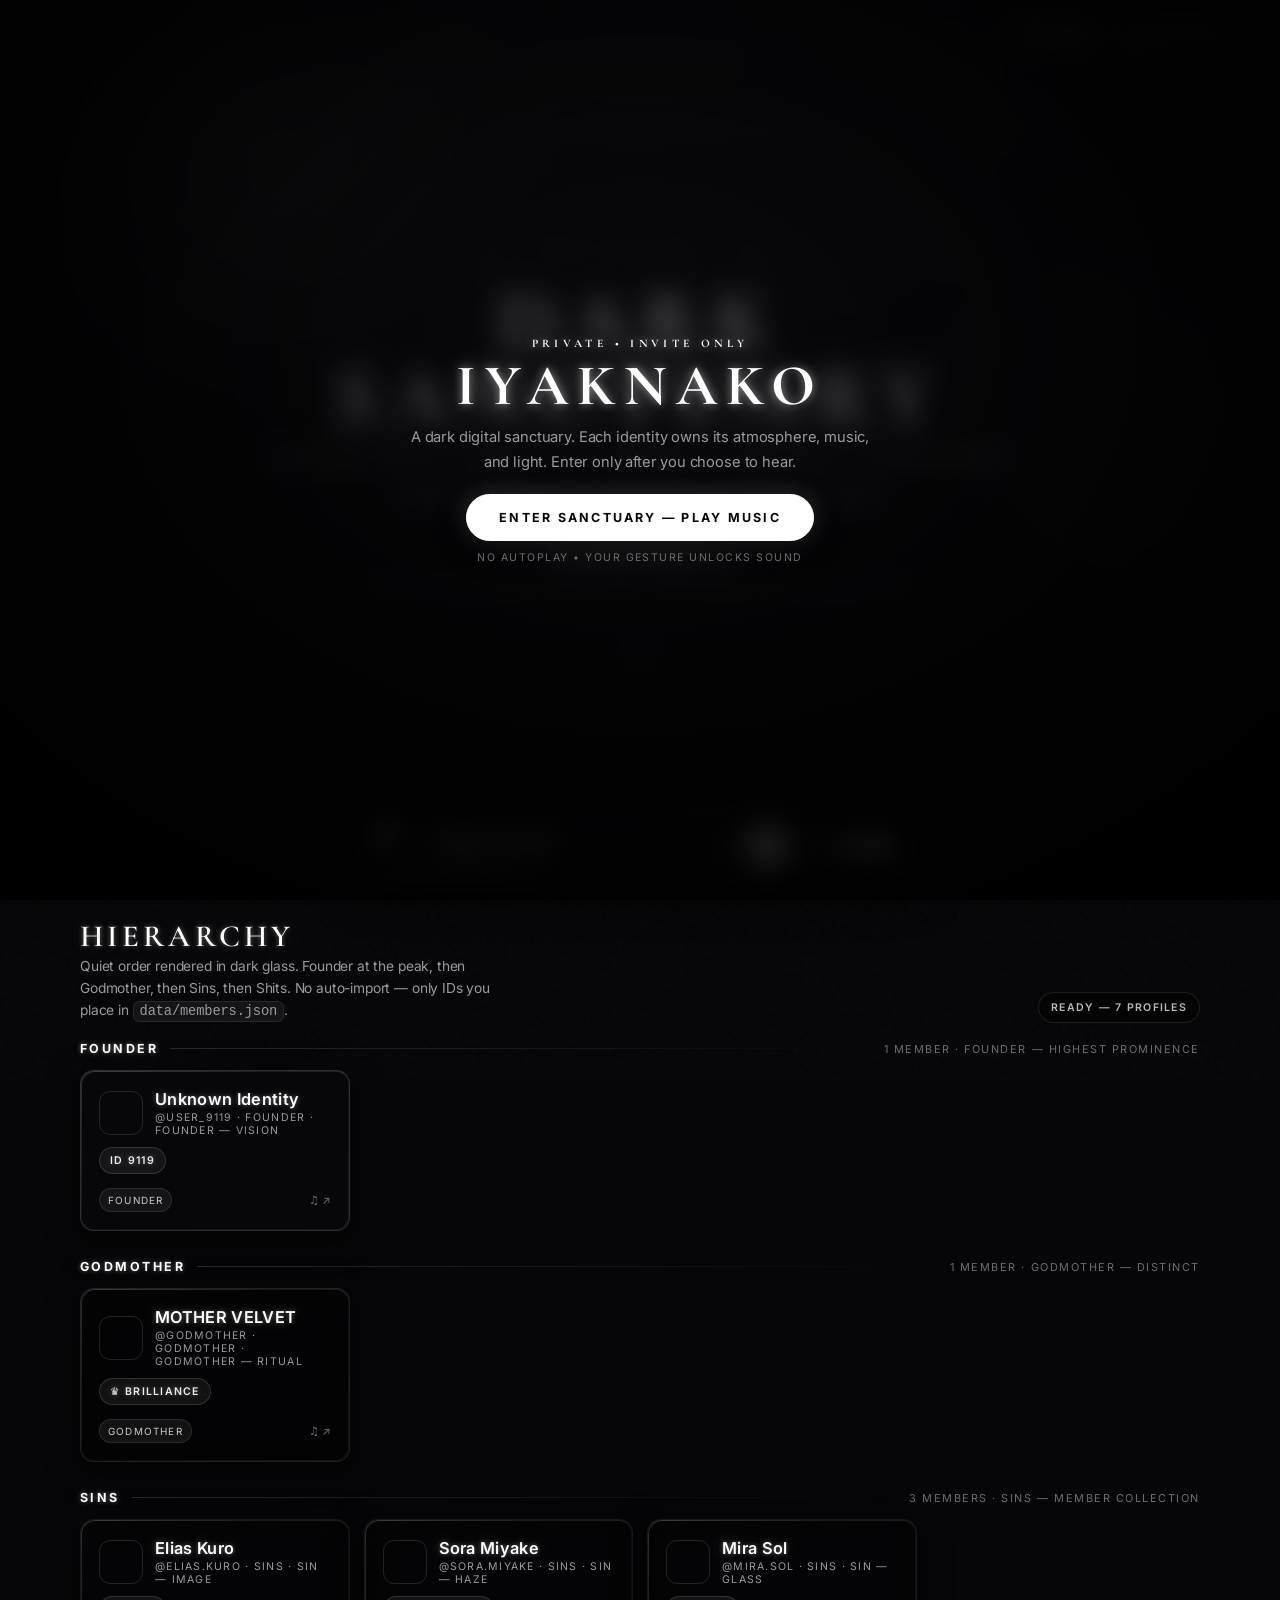
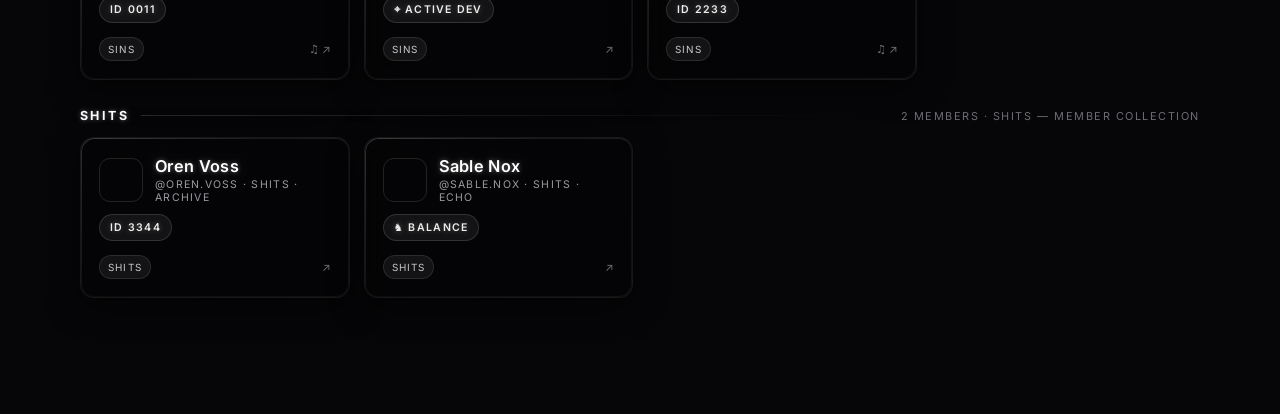
==== index.html @ 75d54220 "Add files via upload" ====
<!DOCTYPE html>
<html lang="en">
<head>
<meta charset="UTF-8" />
<meta name="viewport" content="width=device-width, initial-scale=1.0" />
<title>IYAKNAKO</title>
<meta http-equiv="refresh" content="0; url=./main.html" />
<link rel="canonical" href="./main.html" />
<style>
  html,body{height:100%;margin:0;background:#050507;color:#e8e8e6;font-family:Inter,system-ui,sans-serif;display:grid;place-items:center}
  a{color:#fff;text-underline-offset:4px}
  .card{padding:22px 18px;border-radius:16px;background:rgba(0,0,0,0.35);backdrop-filter:blur(18px);border:1px solid rgba(255,255,255,0.12);text-align:center;max-width:420px}
  .glow{color:#fff;text-shadow:0 0 6px rgba(255,255,255,0.35),0 0 18px rgba(255,255,255,0.15)}
</style>
<script>
  // GitHub Pages repo-relative redirect: keep main.html as primary application page
  (function () {
    var to = "./main.html" + (location.search || "") + (location.hash || "");
    // preserve query/hash, replace so back button doesn't loop
    location.replace(to);
  })();
</script>
</head>
<body>
  <div class="card">
    <div class="glow" style="letter-spacing:0.22em; font-weight:700;">IYAKNAKO</div>
    <p style="color:#9a9aa0; font-size:0.92rem; margin-top:8px;">Redirecting to sanctuary…</p>
    <p style="margin-top:12px;"><a href="./main.html">Enter main.html →</a></p>
    <noscript><p style="margin-top:8px; color:#6d6d74; font-size:0.82rem;">JavaScript disabled — <a href="./main.html">open main.html</a></p></noscript>
  </div>
</body>
</html>
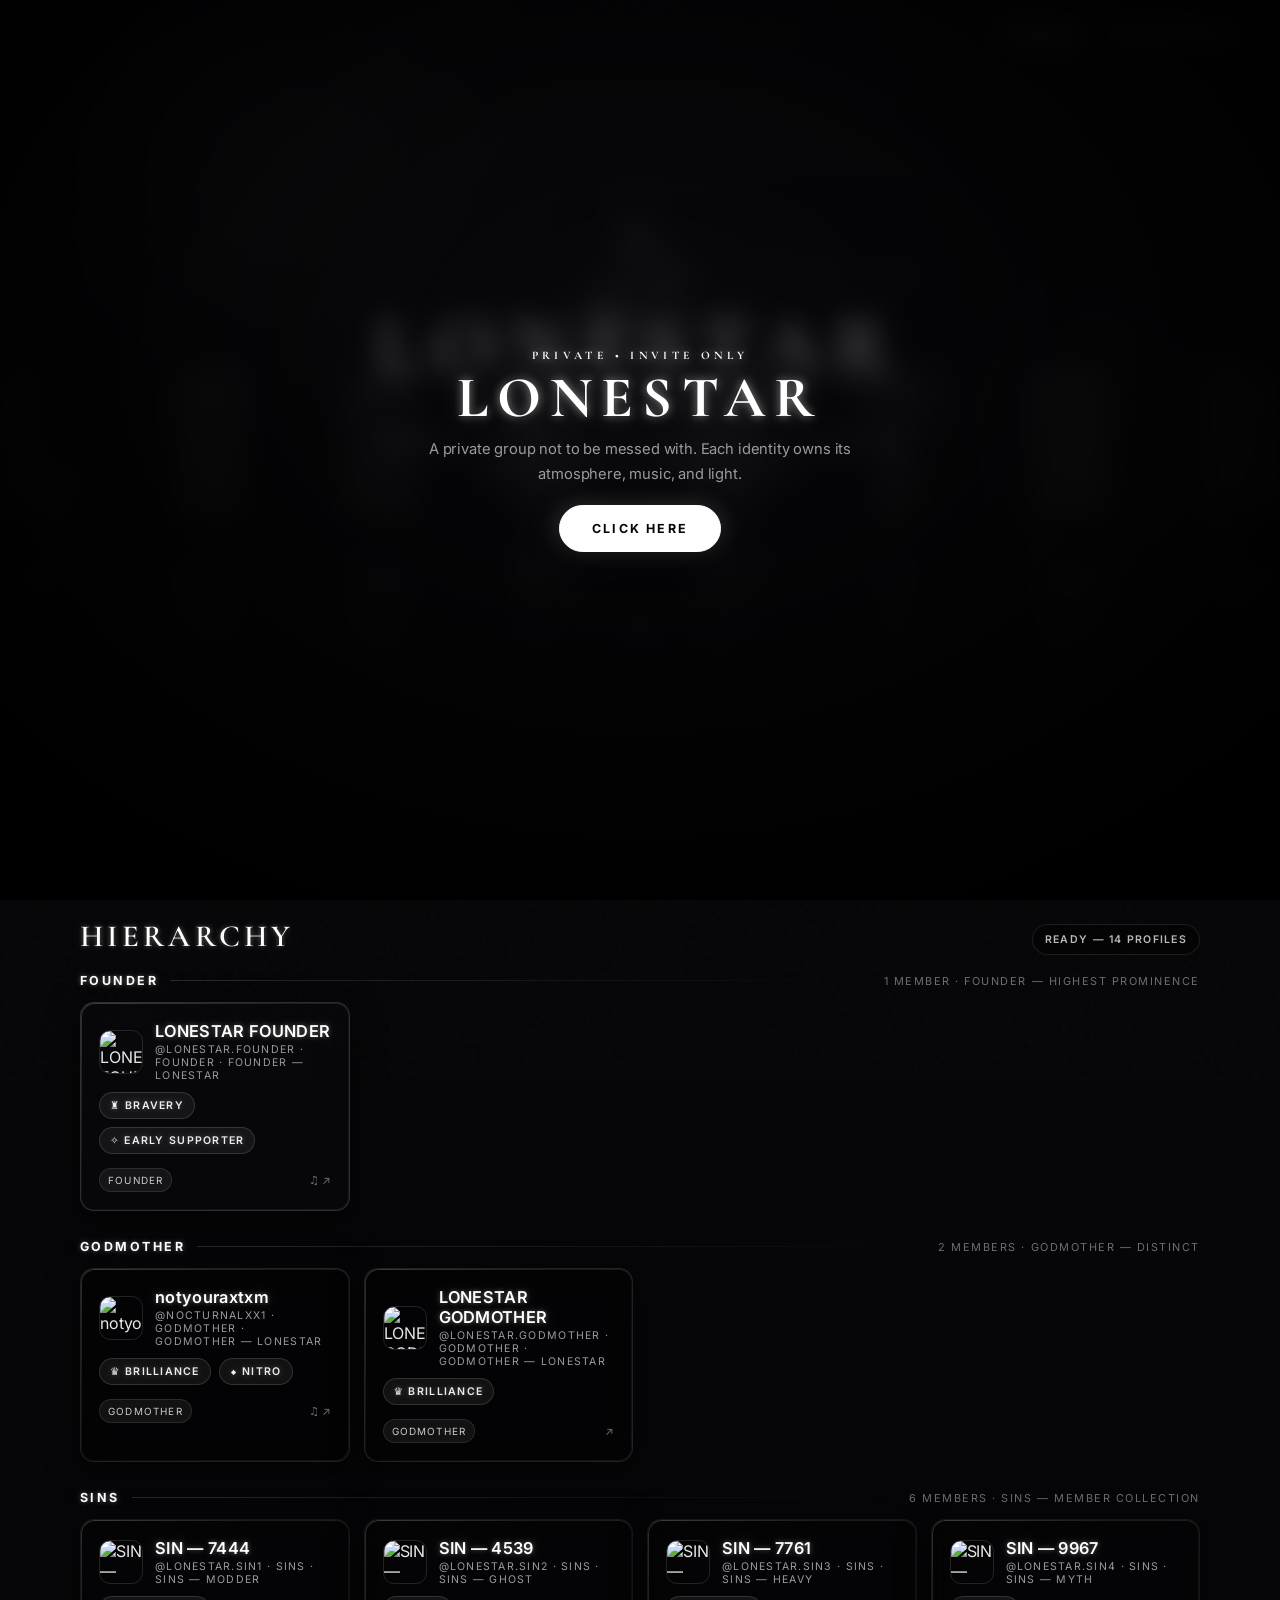
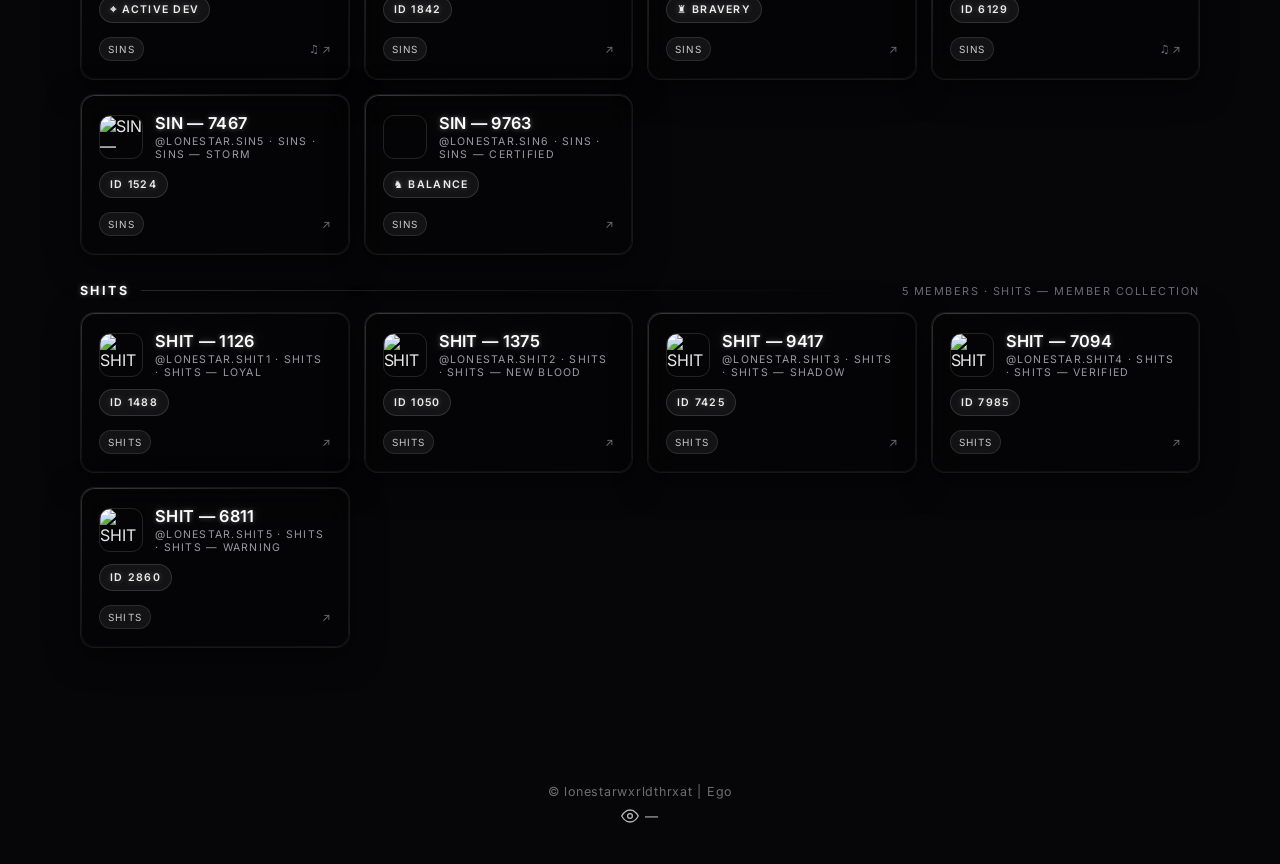
==== commit 0454c89c: "Change title and content from IYAKNAKO to LONESTAR" ====
--- a/index.html
+++ b/index.html
@@ -3,7 +3,7 @@
 <head>
 <meta charset="UTF-8" />
 <meta name="viewport" content="width=device-width, initial-scale=1.0" />
-<title>IYAKNAKO</title>
+<title>LONESTAR</title>
 <meta http-equiv="refresh" content="0; url=./main.html" />
 <link rel="canonical" href="./main.html" />
 <style>
@@ -23,8 +23,8 @@
 </head>
 <body>
   <div class="card">
-    <div class="glow" style="letter-spacing:0.22em; font-weight:700;">IYAKNAKO</div>
-    <p style="color:#9a9aa0; font-size:0.92rem; margin-top:8px;">Redirecting to sanctuary…</p>
+    <div class="glow" style="letter-spacing:0.22em; font-weight:700;">LONESTAR</div>
+    <p style="color:#9a9aa0; font-size:0.92rem; margin-top:8px;">Redirecting to LONESTAR…</p>
     <p style="margin-top:12px;"><a href="./main.html">Enter main.html →</a></p>
     <noscript><p style="margin-top:8px; color:#6d6d74; font-size:0.82rem;">JavaScript disabled — <a href="./main.html">open main.html</a></p></noscript>
   </div>
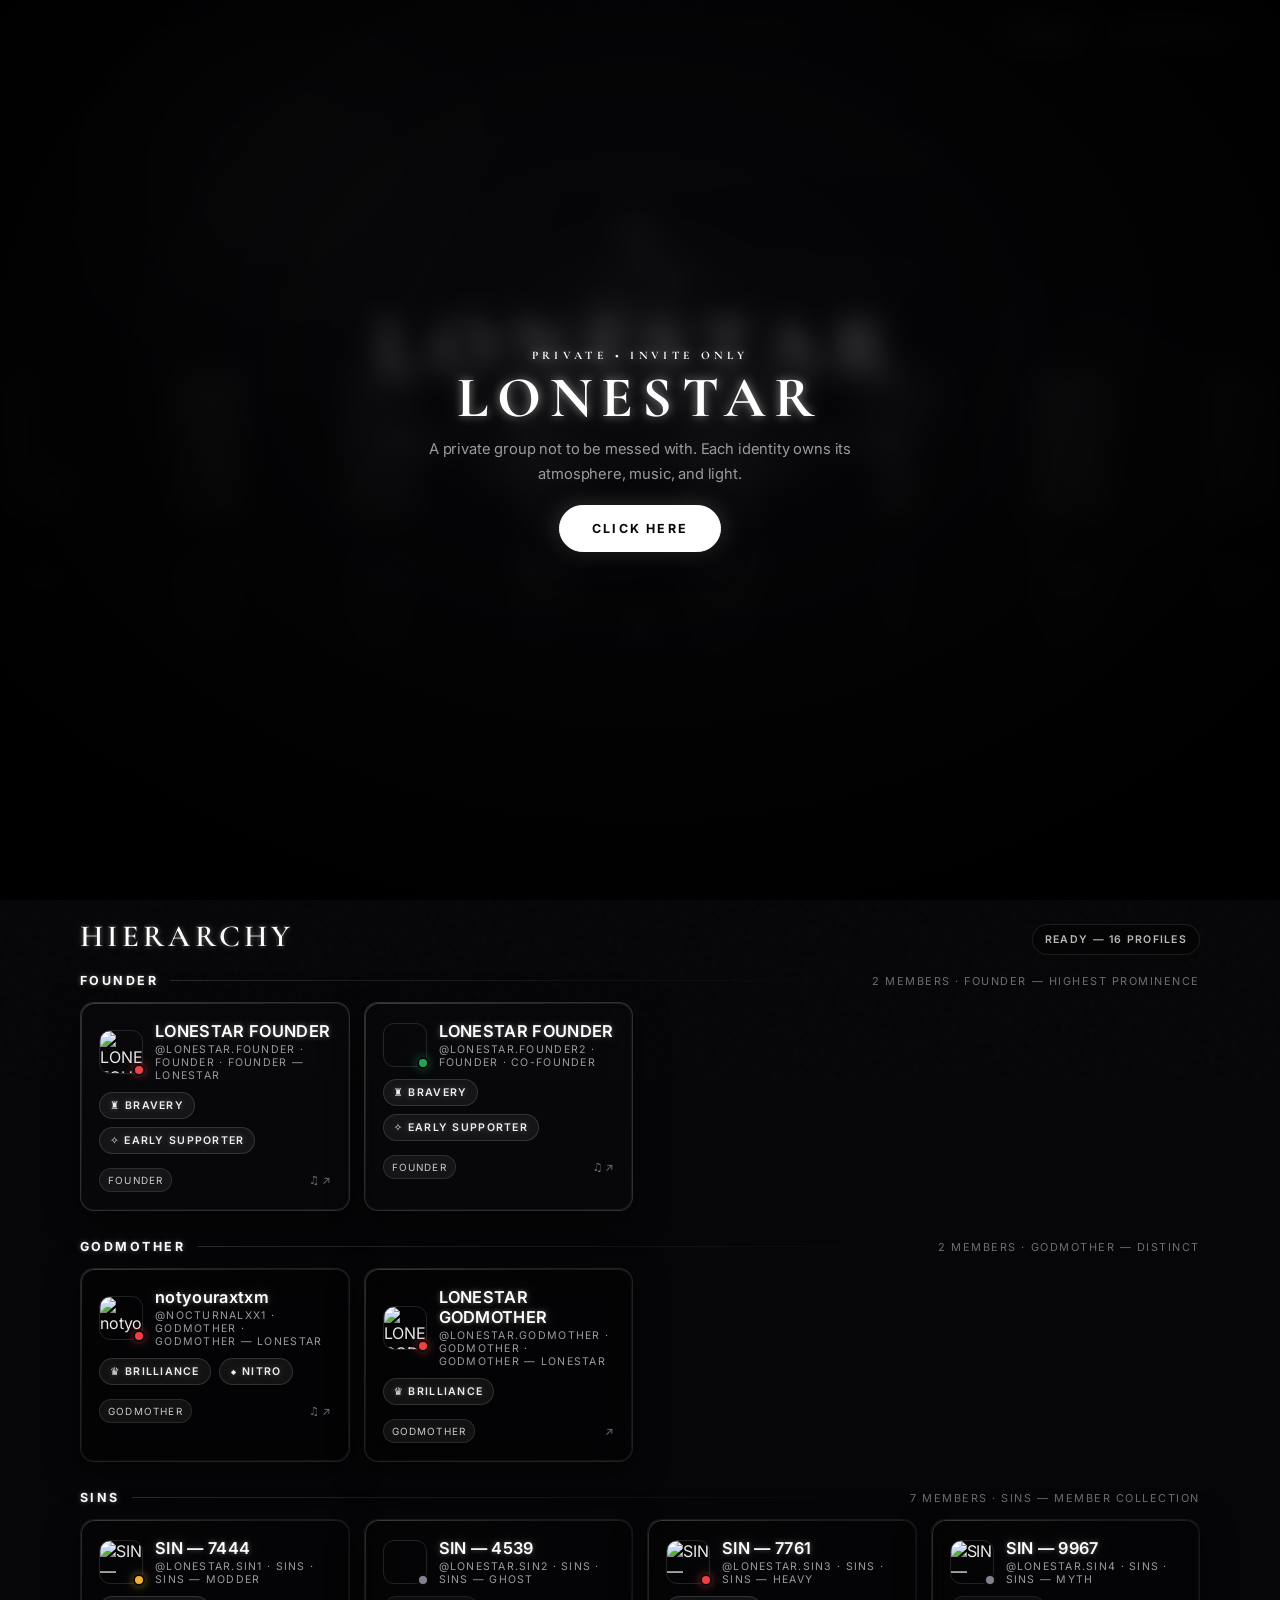
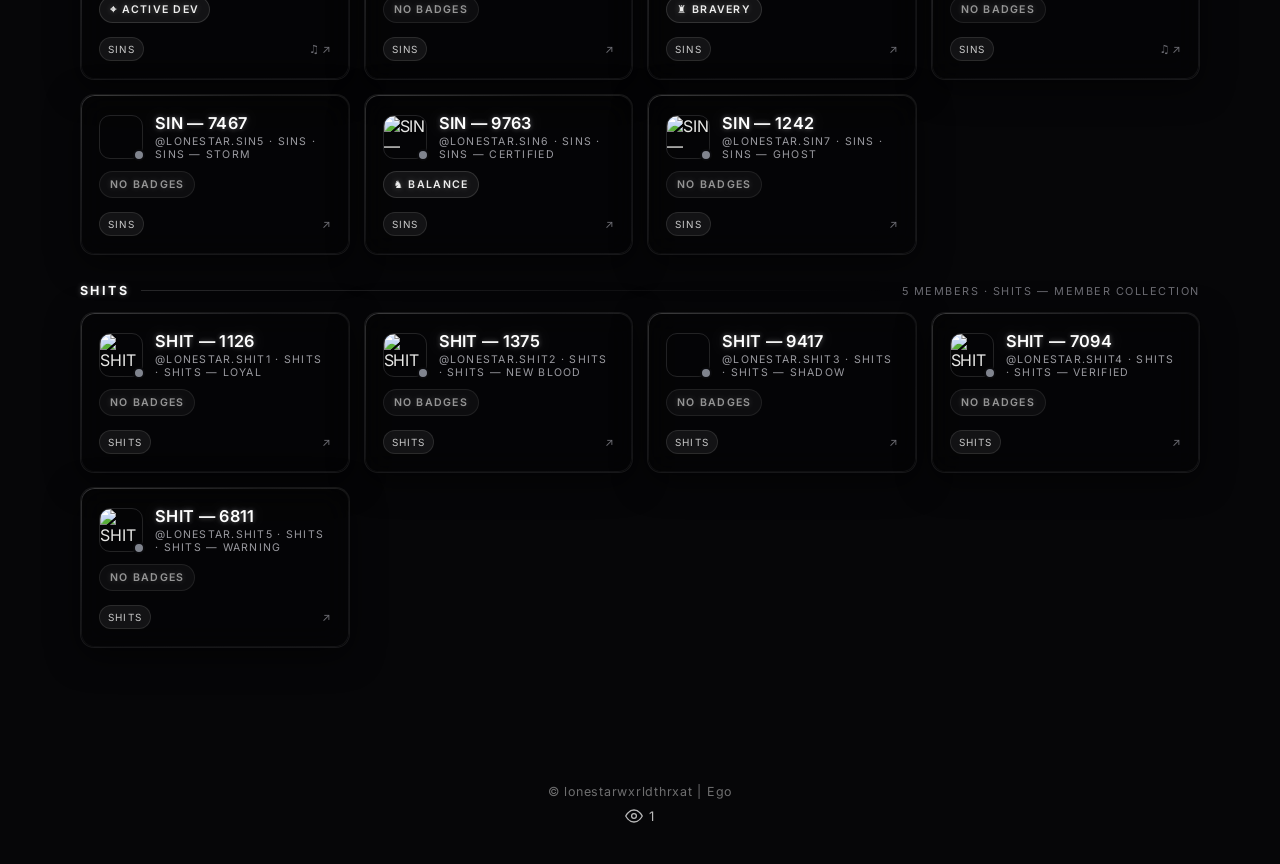
==== commit 96e65969: "Update index.html" ====
--- a/index.html
+++ b/index.html
@@ -3,30 +3,196 @@
 <head>
 <meta charset="UTF-8" />
 <meta name="viewport" content="width=device-width, initial-scale=1.0" />
-<title>LONESTAR</title>
-<meta http-equiv="refresh" content="0; url=./main.html" />
-<link rel="canonical" href="./main.html" />
-<style>
-  html,body{height:100%;margin:0;background:#050507;color:#e8e8e6;font-family:Inter,system-ui,sans-serif;display:grid;place-items:center}
-  a{color:#fff;text-underline-offset:4px}
-  .card{padding:22px 18px;border-radius:16px;background:rgba(0,0,0,0.35);backdrop-filter:blur(18px);border:1px solid rgba(255,255,255,0.12);text-align:center;max-width:420px}
-  .glow{color:#fff;text-shadow:0 0 6px rgba(255,255,255,0.35),0 0 18px rgba(255,255,255,0.15)}
+<title>LONESTAR — Modder Collective</title>
+<meta name="description" content="Built different. Move in silence. Leave an impact. No noise. No limits. No apologies.." />
+<meta name="color-scheme" content="dark" />
+<!-- GitHub Pages repo-relative paths: use ./ -->
+<link rel="preconnect" href="https://fonts.googleapis.com">
+<link rel="preconnect" href="https://fonts.gstatic.com" crossorigin>
+<link href="https://fonts.googleapis.com/css2?family=Cormorant+Garamond:wght@600;700&family=Inter:wght@400;500;600;700&display=swap" rel="stylesheet">
+<link rel="stylesheet" href="./css/style.css" />
+<link rel="stylesheet" href="./css/animations.css" />
+<script>if(location.pathname.endsWith('/main.html'))history.replaceState(null,'',location.pathname.replace(/main\.html$/,'')+location.search+location.hash);</script>
+<script src="./js/protect.js"></script>
+<style> /* main-only hero extension */
+.hero-full {
+  min-height: 100vh;
+  display: grid;
+  place-items: center;
+  text-align: center;
+  padding: 42px 16px 32px;
+  position: relative;
+}
+.hero-center {
+  width: min(820px, 96vw);
+  display: flex; flex-direction: column; align-items: center; gap: 18px;
+}
+.community-mark {
+  font-family: 'Cormorant Garamond', serif;
+  font-size: 0.68rem;
+  letter-spacing: 0.42em;
+  text-transform: uppercase;
+  color: rgba(255,255,255,0.56);
+  border: 1px solid rgba(255,255,255,0.10);
+  background: rgba(0,0,0,0.28);
+  backdrop-filter: blur(10px);
+  padding: 7px 14px;
+  border-radius: 999px;
+}
+.hero-subtitle {
+  max-width: 560px;
+  color: var(--text-muted);
+  font-size: 0.98rem;
+  line-height: 1.7;
+}
+.enter-wrap {
+  margin-top: 10px;
+  display: flex; flex-direction: column; align-items: center; gap: 10px;
+}
+.enter-btn {
+  padding: 15px 32px;
+  border-radius: 999px;
+  background: #fff;
+  color: #060608;
+  border: 1px solid #fff;
+  font-size: 0.78rem;
+  letter-spacing: 0.18em;
+  text-transform: uppercase;
+  font-weight: 700;
+  box-shadow: 0 8px 28px rgba(0,0,0,0.55), 0 0 22px rgba(255,255,255,0.18);
+  transition: all 0.38s cubic-bezier(0.22,1,0.36,1);
+}
+.enter-btn:hover { transform: translateY(-1px) scale(1.02); box-shadow: 0 12px 36px rgba(0,0,0,0.62), 0 0 28px rgba(255,255,255,0.22); }
+.enter-hint { font-size: 0.66rem; letter-spacing: 0.14em; text-transform: uppercase; color: var(--text-dim); }
+.scroll-indicator {
+  margin-top: 22px;
+  width: 26px; height: 40px;
+  border-radius: 999px;
+  border: 1px solid rgba(255,255,255,0.14);
+  display: grid; place-items: center;
+  opacity: 0.72;
+}
+.scroll-indicator i {
+  width: 3px; height: 8px; border-radius: 999px; background: #fff; box-shadow: 0 0 8px rgba(255,255,255,0.8);
+  animation: scrollDot 1.8s ease-in-out infinite;
+}
+@keyframes scrollDot { 0%,100% { transform: translateY(-6px); opacity: 0.9; } 50% { transform: translateY(6px); opacity: 0.45; } }
+.no-nav { position: absolute; top: 18px; right: 18px; z-index: 20; display: flex; gap: 8px; }
+.pill-min {
+  padding: 8px 12px; border-radius: 999px;
+  background: rgba(0,0,0,0.32); border: 1px solid rgba(255,255,255,0.10);
+  backdrop-filter: blur(12px); color: rgba(255,255,255,0.72);
+  font-size: 0.66rem; letter-spacing: 0.12em; text-transform: uppercase; font-weight: 600;
+}
 </style>
-<script>
-  // GitHub Pages repo-relative redirect: keep main.html as primary application page
-  (function () {
-    var to = "./main.html" + (location.search || "") + (location.hash || "");
-    // preserve query/hash, replace so back button doesn't loop
-    location.replace(to);
-  })();
-</script>
 </head>
 <body>
-  <div class="card">
-    <div class="glow" style="letter-spacing:0.22em; font-weight:700;">LONESTAR</div>
-    <p style="color:#9a9aa0; font-size:0.92rem; margin-top:8px;">Redirecting to LONESTAR…</p>
-    <p style="margin-top:12px;"><a href="./main.html">Enter main.html →</a></p>
-    <noscript><p style="margin-top:8px; color:#6d6d74; font-size:0.82rem;">JavaScript disabled — <a href="./main.html">open main.html</a></p></noscript>
+
+<!-- Background Stack: Custom BG → Dark Overlay → Gradient → Vignette → Ambient → Particles → Grain → Glass -->
+<div class="bg-root" aria-hidden="true">
+  <div class="bg-media" id="bgMedia">
+    <img id="bgImage" alt="" />
+    <video id="bgVideo" autoplay muted loop playsinline style="display:none;"></video>
   </div>
+  <div class="background-overlay" id="bgOverlay"></div>
+</div>
+<div class="vignette" aria-hidden="true"></div>
+<div class="ambient" aria-hidden="true">
+  <div class="ambient-blob ambient-blob--1"></div>
+  <div class="ambient-blob ambient-blob--2"></div>
+  <div class="ambient-blob ambient-blob--3"></div>
+</div>
+<div class="particles" id="particles" aria-hidden="true"></div>
+<div class="grain" aria-hidden="true"></div>
+<div class="cursor-glow" id="cursorGlow" aria-hidden="true"></div>
+
+<!-- No conventional nav — minimal floating status -->
+<div class="no-nav">
+  <span class="pill-min" id="memberCount">— members</span>
+  <a class="pill-min" href="profile.html?id=575999868804399119" style="text-decoration:none;">Founder Profile →</a>
+</div>
+
+<!-- ENTER EXPERIENCE overlay (unlocks audio) — single entry, no silent explore -->
+<div id="enterOverlay" style="position:fixed; inset:0; z-index:70; display:grid; place-items:center; background: radial-gradient(800px 600px at 50% 38%, rgba(10,10,14,0.72), rgba(0,0,0,0.88)); backdrop-filter: blur(14px); -webkit-backdrop-filter: blur(14px); transition: opacity 0.7s ease, visibility 0.7s ease;">
+  <div style="text-align:center; padding: 28px; max-width: 520px;">
+    <div class="glow-primary" style="font-family:'Cormorant Garamond',serif; font-size:0.72rem; letter-spacing:0.38em;">PRIVATE • INVITE ONLY</div>
+    <div class="hero-title" style="font-size: clamp(2rem, 6vw, 3.6rem); margin-top:10px;">LONESTAR</div>
+    <p style="color: var(--text-muted); font-size:0.92rem; line-height:1.7; margin-top:12px;">A private group not to be messed with. Each identity owns its atmosphere, music, and light.</p>
+    <button class="enter-btn" id="enterBtn" type="button" style="margin-top:18px;">Click Here</button>
+  </div>
+</div>
+
+<!-- Loading -->
+<div class="loading-screen" id="loading">
+  <div style="text-align:center; display:flex; flex-direction:column; align-items:center; gap:16px;">
+    <div class="loader-ring"></div>
+    <div class="glow-primary" style="font-family:'Cormorant Garamond',serif; letter-spacing:0.28em; font-size:0.92rem;">LONESTAR</div>
+  </div>
+</div>
+
+<main>
+  <!-- IMMERSIVE HERO (no nav bar) -->
+  <section class="hero-full" id="top">
+    <div class="hero-center">
+      <div class="community-mark anim-fadeIn">EST. 2026 — LONESTAR — Invite Only — Modder Collective</div>
+      <h1 class="hero-title anim-fadeInUp delay-1">
+        LONESTAR
+        <span>Private Modder Group</span>
+      </h1>
+      <p class="hero-subtitle anim-fadeIn delay-2" id="siteTagline">modder group not to be messed with. Private, elite, and untouched.</p>
+      <div class="enter-wrap anim-fadeIn delay-3">
+        <a href="#hierarchy" class="btn-glass" id="exploreBtn">Explore Hierarchy →</a>
+        <span class="enter-hint">Founder • Godmother • Sins • Shits</span>
+      </div>
+      <div class="scroll-indicator anim-fadeIn delay-4" aria-hidden="true"><i></i></div>
+    </div>
+  </section>
+
+  <!-- HIERARCHY — dynamic from members.json + Discord -->
+  <section class="container" id="hierarchy" style="padding: 18px 0 90px;">
+    <div class="hierarchy-header reveal">
+      <div>
+        <h2 class="section-title">Hierarchy</h2>
+      </div>
+      <div class="pill-min" id="statusText">Loading Discord profiles…</div>
+    </div>
+
+    <div id="tiersRoot">
+      <!-- JS renders 4 tiers in order -->
+    </div>
+
+    <div class="reveal" style="margin-top:26px; padding:18px; border-radius:16px;" id="emptyState">
+      <div class="label-glow">Configuration</div>
+      <p class="text-muted" style="font-size:0.88rem; line-height:1.6; margin-top:8px;">Add a member: copy Discord User ID → <code>data/members.json</code> → set <code>hierarchy</code> to Founder/Godmother/Sins/Shits → bio/background/music/links. No server ID needed.</p>
+      <pre style="margin-top:12px; background:rgba(0,0,0,0.32); border:1px solid rgba(255,255,255,0.08); border-radius:12px; padding:12px; overflow:auto; font-size:0.72rem; color:#c8c8ce;">{
+  "discordId": "123456789012345678",
+  "hierarchy": "Sins",
+  "bio": "Your cinematic biography.",
+  "background": "assets/backgrounds/member.mp4",
+  "backgroundType": "video",
+  "backgroundFallback": "assets/backgrounds/member.webp",
+  "music": "assets/music/member.mp3",
+  "links": { "instagram": "https://..." }
+}</pre>
+    </div>
+  </section>
+</main>
+
+<footer style="text-align:center; padding: 18px 0 36px; color: rgba(255,255,255,0.42); font-size: 0.78rem; letter-spacing: 0.06em; user-select:none;">
+  <div>© lonestarwxrldthrxat | Ego</div>
+  <div style="display:inline-flex; align-items:center; gap:6px; margin-top:8px; color: rgba(255,255,255,0.72); font-size: 0.82rem;">
+    <svg width="18" height="18" viewBox="0 0 24 24" fill="none" stroke="currentColor" stroke-width="1.7" stroke-linecap="round" stroke-linejoin="round" aria-hidden="true"><path d="M1 12s4-8 11-8 11 8 11 8-4 8-11 8-11-8-11-8z"/><circle cx="12" cy="12" r="3.2"/></svg>
+    <span id="mainViews">—</span>
+  </div>
+</footer>
+
+<div class="toast" id="toast"></div>
+
+<!-- Scripts: order matters (no bundler, GitHub Pages safe) -->
+<script src="./js/discord.js"></script>
+<script src="./js/background.js"></script>
+<script src="./js/music.js"></script>
+<script src="./js/counter.js"></script>
+<script src="./js/main.js"></script>
 </body>
 </html>
--- a/css/style.css
+++ b/css/style.css
@@ -0,0 +1,733 @@
+/* ==========================================================================
+   DARK CINEMATIC THEME — LONESTAR (Modder Collective)
+   Vision: Black/Dark Background → Transparent Dark Glass → White Typography → Subtle White Glow → Cinematic Motion
+   ========================================================================== */
+
+/* ---------- CSS Variables ---------- */
+:root {
+  /* Dark Palette */
+  --bg-near-black: #060608;
+  --bg-charcoal: #0a0a0d;
+  --bg-deep: #111114;
+  --bg-surface: #141418;
+  --bg-elevated: #1c1c20;
+
+  --text-primary: #f5f5f3;
+  --text-soft: #e8e8e6;
+  --text-muted: #9a9aa0;
+  --text-dim: #6d6d74;
+
+  --glass-bg: rgba(0, 0, 0, 0.35);
+  --glass-bg-strong: rgba(10, 10, 14, 0.55);
+  --glass-bg-subtle: rgba(0, 0, 0, 0.18);
+  --glass-border: rgba(255, 255, 255, 0.12);
+  --glass-border-strong: rgba(255, 255, 255, 0.16);
+  --glass-highlight: rgba(255, 255, 255, 0.06);
+
+  --glow-soft: 0 0 5px rgba(255,255,255,0.35), 0 0 15px rgba(255,255,255,0.15);
+  --glow-medium: 0 0 8px rgba(255,255,255,0.45), 0 0 22px rgba(255,255,255,0.20);
+  --glow-strong: 0 0 10px rgba(255,255,255,0.5), 0 0 30px rgba(255,255,255,0.22), 0 0 60px rgba(255,255,255,0.08);
+  --glow-hover: 0 0 8px rgba(255,255,255,0.55), 0 0 25px rgba(255,255,255,0.25);
+
+  --radius-lg: 20px;
+  --radius-md: 14px;
+  --radius-sm: 10px;
+  --ease-cinematic: cubic-bezier(0.22, 1, 0.36, 1);
+}
+
+/* ---------- Reset ---------- */
+*, *::before, *::after { box-sizing: border-box; }
+* { margin: 0; padding: 0; }
+html { scroll-behavior: smooth; }
+body {
+  font-family: 'Inter', system-ui, -apple-system, Segoe UI, Roboto, sans-serif;
+  background: var(--bg-near-black);
+  color: var(--text-soft);
+  min-height: 100vh;
+  overflow-x: hidden;
+  -webkit-font-smoothing: antialiased;
+  letter-spacing: -0.01em;
+}
+a { color: inherit; text-decoration: none; }
+button { font: inherit; cursor: pointer; }
+img { display: block; max-width: 100%; }
+
+/* ---------- Background System ---------- */
+.bg-root {
+  position: fixed;
+  inset: 0;
+  z-index: -5;
+  background: radial-gradient(1200px 800px at 50% -10%, #1e1e24 0%, #0d0d10 45%, #050507 75%, #000000 100%);
+  overflow: hidden;
+}
+.bg-media {
+  position: absolute;
+  inset: 0;
+  width: 100%; height: 100%;
+  object-fit: cover;
+  opacity: 0.62;
+  filter: saturate(0.35) contrast(1.05) brightness(0.85);
+}
+.bg-media img, .bg-media video {
+  width: 100%; height: 100%; object-fit: cover;
+}
+
+/* Background Darkening — ensures readability over GIF/MP4/PNG/JPG/WebP */
+.background-overlay {
+  position: absolute;
+  inset: 0;
+  background:
+    linear-gradient(rgba(0, 0, 0, 0.45), rgba(0, 0, 0, 0.70)),
+    linear-gradient(180deg, rgba(0,0,0,0.15) 0%, rgba(0,0,0,0.55) 100%);
+  pointer-events: none;
+}
+.background-overlay::after {
+  content: "";
+  position: absolute;
+  inset: 0;
+  background: radial-gradient(900px 600px at 50% 35%, transparent 45%, rgba(0,0,0,0.35) 100%);
+}
+
+/* Cinematic Vignette */
+.vignette {
+  position: fixed;
+  inset: 0;
+  z-index: -1;
+  pointer-events: none;
+  background: radial-gradient(ellipse at center, transparent 58%, rgba(0,0,0,0.45) 82%, rgba(0,0,0,0.88) 100%);
+  opacity: 0.9;
+}
+
+/* Ambient White Glow — slow drifting light blobs */
+.ambient {
+  position: fixed;
+  inset: 0;
+  z-index: -2;
+  pointer-events: none;
+  overflow: hidden;
+}
+.ambient-blob {
+  position: absolute;
+  border-radius: 50%;
+  filter: blur(60px);
+  opacity: 0.11;
+  will-change: transform;
+}
+.ambient-blob--1 {
+  width: 720px; height: 520px;
+  left: -8%; top: -12%;
+  background: radial-gradient(circle at 50% 50%, rgba(255,255,255,0.95) 0%, rgba(230,234,240,0.45) 28%, transparent 72%);
+  animation: drift1 28s ease-in-out infinite alternate;
+}
+.ambient-blob--2 {
+  width: 560px; height: 560px;
+  right: -10%; top: 18%;
+  background: radial-gradient(circle at 50% 50%, rgba(255,255,255,0.75) 0%, rgba(210,215,225,0.3) 35%, transparent 70%);
+  animation: drift2 34s ease-in-out infinite alternate;
+  opacity: 0.07;
+}
+.ambient-blob--3 {
+  width: 840px; height: 420px;
+  left: 22%; bottom: -18%;
+  background: radial-gradient(ellipse at 50% 50%, rgba(255,255,255,0.55) 0%, rgba(200,205,215,0.18) 40%, transparent 74%);
+  animation: drift3 42s ease-in-out infinite alternate;
+  opacity: 0.06;
+}
+@keyframes drift1 { 0% { transform: translate3d(0,0,0) scale(1); } 100% { transform: translate3d(60px,40px,0) scale(1.08); } }
+@keyframes drift2 { 0% { transform: translate3d(0,0,0) scale(1); } 100% { transform: translate3d(-50px,30px,0) scale(1.06); } }
+@keyframes drift3 { 0% { transform: translate3d(0,0,0) scale(1); } 100% { transform: translate3d(30px,-35px,0) scale(1.04); } }
+
+/* Mouse-following ambient glow */
+.cursor-glow {
+  position: fixed;
+  width: 720px; height: 720px;
+  left: 0; top: 0;
+  pointer-events: none;
+  z-index: -1;
+  background: radial-gradient(circle at center, rgba(255,255,255,0.09) 0%, rgba(255,255,255,0.045) 22%, transparent 62%);
+  transform: translate3d(-50%, -50%, 0);
+  opacity: 0;
+  transition: opacity 0.6s ease;
+  mix-blend-mode: screen;
+}
+
+/* ---------- Typography Glow Hierarchy ---------- */
+.glow-primary {
+  color: #ffffff;
+  text-shadow: 0 0 10px rgba(255,255,255,0.50), 0 0 30px rgba(255,255,255,0.22), 0 0 60px rgba(255,255,255,0.08);
+  letter-spacing: 0.14em;
+  font-weight: 700;
+}
+.glow-strong {
+  color: var(--text-primary);
+  text-shadow: var(--glow-strong);
+}
+.glow-soft {
+  color: #ffffff;
+  text-shadow: var(--glow-soft);
+}
+.glow-medium {
+  color: #ffffff;
+  text-shadow: var(--glow-medium);
+}
+.text-muted { color: var(--text-muted); }
+.text-dim { color: var(--text-dim); }
+
+/* Primary titles */
+.hero-title {
+  font-family: 'Cormorant Garamond', 'Cinzel', serif;
+  font-size: clamp(2.6rem, 7vw, 5.2rem);
+  line-height: 0.92;
+  font-weight: 700;
+  color: #ffffff;
+  text-shadow: var(--glow-strong);
+  letter-spacing: 0.16em;
+  text-transform: uppercase;
+}
+.hero-title span {
+  display: block;
+  font-family: 'Inter', sans-serif;
+  font-size: clamp(0.68rem, 1.8vw, 0.84rem);
+  letter-spacing: 0.42em;
+  font-weight: 500;
+  opacity: 0.72;
+  margin-top: 0.9rem;
+  text-shadow: 0 0 8px rgba(255,255,255,0.35);
+}
+.section-title {
+  font-family: 'Cormorant Garamond', serif;
+  font-size: clamp(1.35rem, 2.8vw, 1.92rem);
+  font-weight: 600;
+  color: #ffffff;
+  text-shadow: var(--glow-soft);
+  letter-spacing: 0.14em;
+  text-transform: uppercase;
+}
+.member-name {
+  color: #ffffff;
+  font-weight: 600;
+  font-size: 1.02rem;
+  letter-spacing: 0.02em;
+  text-shadow: var(--glow-soft);
+  transition: text-shadow 0.35s var(--ease-cinematic), color 0.35s ease, transform 0.35s var(--ease-cinematic);
+}
+.member-name:hover {
+  text-shadow: var(--glow-hover);
+  color: #ffffff;
+}
+.label-glow {
+  font-size: 0.68rem;
+  letter-spacing: 0.18em;
+  text-transform: uppercase;
+  color: rgba(255,255,255,0.72);
+  text-shadow: 0 0 6px rgba(255,255,255,0.28);
+  font-weight: 600;
+}
+
+/* ---------- Glassmorphism ---------- */
+.glass {
+  background: var(--glass-bg);
+  backdrop-filter: blur(18px);
+  -webkit-backdrop-filter: blur(18px);
+  border: 1px solid var(--glass-border);
+  box-shadow:
+    0 8px 32px rgba(0,0,0,0.55),
+    0 1px 0 rgba(255,255,255,0.06) inset,
+    0 0 0 1px rgba(255,255,255,0.02) inset;
+}
+.glass-strong {
+  background: var(--glass-bg-strong);
+  backdrop-filter: blur(22px);
+  -webkit-backdrop-filter: blur(22px);
+  border: 1px solid var(--glass-border-strong);
+}
+.glass-subtle {
+  background: var(--glass-bg-subtle);
+  backdrop-filter: blur(14px);
+  -webkit-backdrop-filter: blur(14px);
+  border: 1px solid rgba(255,255,255,0.08);
+}
+.glass-hover {
+  transition: background 0.4s var(--ease-cinematic), border-color 0.4s ease, box-shadow 0.4s ease, transform 0.4s var(--ease-cinematic);
+}
+.glass-hover:hover {
+  background: rgba(18, 18, 22, 0.52);
+  border-color: rgba(255,255,255,0.18);
+  box-shadow:
+    0 12px 40px rgba(0,0,0,0.65),
+    0 0 22px rgba(255,255,255,0.06),
+    0 1px 0 rgba(255,255,255,0.08) inset;
+  transform: translateY(-2px);
+}
+
+/* White Edge Lighting — inner + outer */
+.edge-light {
+  position: relative;
+  overflow: hidden;
+}
+.edge-light::before {
+  content: "";
+  position: absolute;
+  inset: 0;
+  border-radius: inherit;
+  padding: 1px;
+  background: linear-gradient(135deg, rgba(255,255,255,0.18), rgba(255,255,255,0.02) 42%, rgba(255,255,255,0.06));
+  -webkit-mask: linear-gradient(#fff 0 0) content-box, linear-gradient(#fff 0 0);
+  -webkit-mask-composite: xor;
+          mask-composite: exclude;
+  pointer-events: none;
+  opacity: 0.9;
+}
+.edge-light::after {
+  content: "";
+  position: absolute;
+  inset: -1px;
+  border-radius: inherit;
+  background: radial-gradient(400px 120px at var(--mx, 50%) 0%, rgba(255,255,255,0.10), transparent 70%);
+  pointer-events: none;
+  opacity: 0;
+  transition: opacity 0.5s ease;
+}
+.edge-light:hover::after { opacity: 1; }
+
+/* ---------- Layout ---------- */
+.container {
+  width: min(1120px, 92vw);
+  margin: 0 auto;
+}
+
+/* Navbar */
+.nav {
+  position: sticky;
+  top: 0;
+  z-index: 40;
+  padding: 18px 0;
+  backdrop-filter: blur(16px);
+  -webkit-backdrop-filter: blur(16px);
+  background: linear-gradient(to bottom, rgba(0,0,0,0.55), rgba(0,0,0,0.12));
+  border-bottom: 1px solid rgba(255,255,255,0.07);
+}
+.nav-inner {
+  display: flex; align-items: center; justify-content: space-between; gap: 24px;
+}
+.brand {
+  display: flex; align-items: center; gap: 12px;
+}
+.brand-mark {
+  width: 36px; height: 36px;
+  border-radius: 9px;
+  background: rgba(255,255,255,0.06);
+  border: 1px solid rgba(255,255,255,0.14);
+  display: grid; place-items: center;
+  box-shadow: 0 0 18px rgba(255,255,255,0.06);
+  font-family: 'Cormorant Garamond', serif;
+  font-weight: 700;
+  color: #fff;
+  text-shadow: var(--glow-soft);
+  letter-spacing: 0.08em;
+}
+.brand-name {
+  font-size: 0.92rem;
+  letter-spacing: 0.22em;
+  text-transform: uppercase;
+  font-weight: 700;
+  color: #fff;
+  text-shadow: var(--glow-soft);
+}
+.brand-sub {
+  font-size: 0.64rem;
+  letter-spacing: 0.18em;
+  text-transform: uppercase;
+  color: var(--text-muted);
+  margin-top: 1px;
+}
+.nav-links {
+  display: flex; align-items: center; gap: 22px;
+  font-size: 0.74rem;
+  letter-spacing: 0.14em;
+  text-transform: uppercase;
+  color: rgba(255,255,255,0.66);
+}
+.nav-links a { transition: color 0.3s ease, text-shadow 0.3s ease; }
+.nav-links a:hover, .nav-links a.active {
+  color: #fff;
+  text-shadow: var(--glow-soft);
+}
+.nav-cta {
+  display: flex; align-items: center; gap: 10px;
+}
+.btn-glass {
+  padding: 9px 18px;
+  border-radius: 999px;
+  background: rgba(255,255,255,0.08);
+  border: 1px solid rgba(255,255,255,0.16);
+  color: #fff;
+  font-size: 0.74rem;
+  letter-spacing: 0.12em;
+  text-transform: uppercase;
+  font-weight: 600;
+  text-shadow: var(--glow-soft);
+  box-shadow: 0 4px 18px rgba(0,0,0,0.45), 0 0 12px rgba(255,255,255,0.06);
+  transition: all 0.35s var(--ease-cinematic);
+  backdrop-filter: blur(12px);
+}
+.btn-glass:hover {
+  background: rgba(255,255,255,0.13);
+  border-color: rgba(255,255,255,0.24);
+  box-shadow: 0 6px 24px rgba(0,0,0,0.55), 0 0 20px rgba(255,255,255,0.10);
+  text-shadow: var(--glow-hover);
+  transform: translateY(-1px);
+}
+.btn-ghost {
+  padding: 9px 14px;
+  border-radius: 999px;
+  background: transparent;
+  border: 1px solid rgba(255,255,255,0.10);
+  color: rgba(255,255,255,0.72);
+  font-size: 0.74rem;
+  letter-spacing: 0.12em;
+  text-transform: uppercase;
+  transition: all 0.3s ease;
+}
+.btn-ghost:hover { border-color: rgba(255,255,255,0.18); color: #fff; background: rgba(255,255,255,0.04); }
+
+/* ---------- Hero ---------- */
+.hero {
+  padding: 56px 0 28px;
+  text-align: center;
+  position: relative;
+}
+.hero-kicker {
+  display: inline-flex; align-items: center; gap: 10px;
+  padding: 7px 14px;
+  border-radius: 999px;
+  font-size: 0.66rem;
+  letter-spacing: 0.18em;
+  text-transform: uppercase;
+  color: rgba(255,255,255,0.72);
+  border: 1px solid rgba(255,255,255,0.10);
+  background: rgba(0,0,0,0.28);
+  backdrop-filter: blur(10px);
+  margin-bottom: 22px;
+}
+.hero-kicker i { width: 6px; height: 6px; border-radius: 50%; background: #fff; box-shadow: 0 0 8px rgba(255,255,255,0.9); display: inline-block; animation: pulse 2s infinite; }
+@keyframes pulse { 0%,100% { opacity: 1; } 50% { opacity: 0.55; } }
+.hero-desc {
+  max-width: 560px;
+  margin: 18px auto 0;
+  color: var(--text-muted);
+  font-size: 0.95rem;
+  line-height: 1.7;
+  font-weight: 400;
+}
+.hero-actions {
+  display: flex; align-items: center; justify-content: center; gap: 12px;
+  margin-top: 26px;
+  flex-wrap: wrap;
+}
+.hero-meta {
+  margin-top: 42px;
+  display: grid;
+  grid-template-columns: repeat(3, 1fr);
+  gap: 14px;
+  text-align: left;
+}
+.stat {
+  padding: 16px 18px;
+  border-radius: var(--radius-md);
+}
+.stat-value { font-size: 1.45rem; font-weight: 700; color: #fff; text-shadow: var(--glow-soft); }
+.stat-label { font-size: 0.68rem; letter-spacing: 0.14em; text-transform: uppercase; color: var(--text-muted); margin-top: 4px; }
+
+/* ---------- Featured Profile (main glass panel) ---------- */
+.featured {
+  margin-top: 30px;
+  display: grid;
+  grid-template-columns: 1.15fr 0.85fr;
+  gap: 18px;
+}
+.profile-card {
+  padding: 26px;
+  border-radius: var(--radius-lg);
+  display: flex; flex-direction: column; gap: 18px;
+  position: relative;
+}
+.profile-top { display: flex; gap: 18px; align-items: flex-start; }
+.avatar-wrap {
+  position: relative;
+  flex-shrink: 0;
+}
+.avatar {
+  width: 84px; height: 84px;
+  border-radius: 18px;
+  object-fit: cover;
+  border: 1px solid rgba(255,255,255,0.14);
+  box-shadow: 0 8px 28px rgba(0,0,0,0.55), 0 0 0 1px rgba(255,255,255,0.04) inset;
+}
+.avatar-glow {
+  position: absolute; inset: -6px;
+  border-radius: 22px;
+  background: radial-gradient(circle at 50% 50%, rgba(255,255,255,0.12), transparent 70%);
+  filter: blur(8px);
+  z-index: -1;
+}
+.profile-name {
+  font-family: 'Cormorant Garamond', serif;
+  font-size: 1.55rem;
+  font-weight: 700;
+  color: #fff;
+  text-shadow: var(--glow-medium);
+  letter-spacing: 0.04em;
+}
+.profile-handle { font-size: 0.78rem; color: var(--text-muted); letter-spacing: 0.06em; margin-top: 2px; }
+.profile-bio {
+  font-size: 0.92rem;
+  line-height: 1.65;
+  color: #d6d6da;
+  min-height: 52px;
+}
+.typing-cursor {
+  display: inline-block;
+  width: 2px; height: 1em;
+  background: rgba(255,255,255,0.85);
+  box-shadow: 0 0 6px rgba(255,255,255,0.9);
+  margin-left: 2px;
+  vertical-align: -1px;
+  animation: blink 1.1s steps(1) infinite;
+}
+@keyframes blink { 50% { opacity: 0; } }
+.badges { display: flex; flex-wrap: wrap; gap: 8px; }
+.badge {
+  padding: 6px 10px;
+  border-radius: 999px;
+  font-size: 0.66rem;
+  letter-spacing: 0.12em;
+  text-transform: uppercase;
+  font-weight: 600;
+  border: 1px solid rgba(255,255,255,0.13);
+  background: rgba(255,255,255,0.06);
+  color: rgba(255,255,255,0.92);
+  text-shadow: 0 0 6px rgba(255,255,255,0.28);
+  transition: all 0.3s ease;
+}
+.badge.selected {
+  background: rgba(255,255,255,0.14);
+  border-color: rgba(255,255,255,0.22);
+  color: #fff;
+  text-shadow: var(--glow-soft);
+  box-shadow: 0 0 14px rgba(255,255,255,0.10);
+}
+.badge:hover { border-color: rgba(255,255,255,0.20); transform: translateY(-1px); }
+.social-row { display: flex; gap: 10px; align-items: center; flex-wrap: wrap; }
+.social-btn {
+  width: 36px; height: 36px;
+  border-radius: 10px;
+  display: grid; place-items: center;
+  background: rgba(255,255,255,0.06);
+  border: 1px solid rgba(255,255,255,0.10);
+  color: rgba(255,255,255,0.82);
+  transition: all 0.3s var(--ease-cinematic);
+}
+.social-btn:hover {
+  background: rgba(255,255,255,0.10);
+  border-color: rgba(255,255,255,0.18);
+  color: #fff;
+  box-shadow: 0 0 14px rgba(255,255,255,0.08);
+  transform: translateY(-1px);
+}
+.divider { height: 1px; background: linear-gradient(90deg, transparent, rgba(255,255,255,0.10), transparent); }
+
+/* Mini stats inside profile */
+.profile-stats { display: grid; grid-template-columns: repeat(3, 1fr); gap: 10px; }
+.mini-stat { text-align: center; padding: 12px 8px; border-radius: 12px; background: rgba(255,255,255,0.03); border: 1px solid rgba(255,255,255,0.06); }
+.mini-stat strong { display: block; color: #fff; text-shadow: var(--glow-soft); font-size: 1.02rem; }
+.mini-stat span { font-size: 0.64rem; letter-spacing: 0.12em; text-transform: uppercase; color: var(--text-muted); }
+
+/* ---------- Info / Controls panel ---------- */
+.info-panel {
+  padding: 22px;
+  border-radius: var(--radius-lg);
+  display: flex; flex-direction: column; gap: 18px;
+}
+.info-panel h3 { font-size: 0.82rem; letter-spacing: 0.16em; text-transform: uppercase; color: #fff; text-shadow: var(--glow-soft); }
+.control-row { display: flex; align-items: center; justify-content: space-between; gap: 12px; }
+.control-label { font-size: 0.82rem; color: rgba(255,255,255,0.78); }
+.range {
+  -webkit-appearance: none; appearance: none;
+  width: 110px; height: 3px;
+  background: rgba(255,255,255,0.14);
+  border-radius: 999px;
+  outline: none;
+}
+.range::-webkit-slider-thumb {
+  -webkit-appearance: none;
+  width: 16px; height: 16px;
+  border-radius: 50%;
+  background: #fff;
+  box-shadow: 0 0 10px rgba(255,255,255,0.6);
+  cursor: pointer;
+  border: 2px solid rgba(0,0,0,0.4);
+}
+.bg-grid {
+  display: grid; grid-template-columns: repeat(3, 1fr); gap: 8px;
+}
+.bg-thumb {
+  aspect-ratio: 16/9;
+  border-radius: 10px;
+  overflow: hidden;
+  border: 1px solid rgba(255,255,255,0.10);
+  cursor: pointer;
+  position: relative;
+  opacity: 0.72;
+  transition: all 0.3s ease;
+}
+.bg-thumb.active { opacity: 1; border-color: rgba(255,255,255,0.28); box-shadow: 0 0 16px rgba(255,255,255,0.12); }
+.bg-thumb:hover { opacity: 1; transform: translateY(-1px); }
+.bg-thumb img { width: 100%; height: 100%; object-fit: cover; }
+
+/* ---------- Hierarchy ---------- */
+.hierarchy { margin-top: 44px; }
+.hierarchy-header {
+  display: flex; align-items: end; justify-content: space-between; gap: 16px; margin-bottom: 18px;
+  flex-wrap: wrap;
+}
+.hierarchy-header p { color: var(--text-muted); font-size: 0.86rem; max-width: 420px; line-height: 1.6; }
+.tier { margin-bottom: 28px; }
+.tier-label {
+  display: flex; align-items: center; gap: 12px;
+  margin-bottom: 14px;
+}
+.tier-label h3 {
+  font-size: 0.78rem;
+  letter-spacing: 0.20em;
+  text-transform: uppercase;
+  color: #fff;
+  text-shadow: var(--glow-soft);
+  white-space: nowrap;
+}
+.tier-line { height: 1px; flex: 1; background: linear-gradient(90deg, rgba(255,255,255,0.14), transparent); }
+.tier-count { font-size: 0.68rem; letter-spacing: 0.14em; text-transform: uppercase; color: var(--text-dim); }
+.members {
+  display: grid;
+  grid-template-columns: repeat(4, 1fr);
+  gap: 14px;
+}
+@media (max-width: 980px) { .members { grid-template-columns: repeat(2, 1fr); } .featured { grid-template-columns: 1fr; } .hero-meta { grid-template-columns: 1fr; } }
+@media (max-width: 560px) { .members { grid-template-columns: 1fr; } }
+
+.member-card {
+  padding: 18px;
+  border-radius: var(--radius-md);
+  position: relative;
+  cursor: pointer;
+}
+.member-top { display: flex; gap: 12px; align-items: center; }
+.member-avatar {
+  width: 44px; height: 44px;
+  border-radius: 11px;
+  object-fit: cover;
+  border: 1px solid rgba(255,255,255,0.12);
+}
+.member-avatar-wrap { position: relative; flex-shrink: 0; }
+.presence-dot {
+  position: absolute;
+  right: -2px; bottom: -2px;
+  width: 12px; height: 12px;
+  border-radius: 50%;
+  border: 2px solid #0a0a0d;
+  background: #80848e;
+  box-shadow: 0 0 8px rgba(0,0,0,0.45);
+  z-index: 2;
+}
+.presence-dot.online { background: #23a559; box-shadow: 0 0 8px rgba(35,165,89,0.55); }
+.presence-dot.idle { background: #f0b132; box-shadow: 0 0 8px rgba(240,177,50,0.55); }
+.presence-dot.dnd { background: #f23f42; box-shadow: 0 0 8px rgba(242,63,66,0.55); }
+.presence-dot.offline { background: #80848e; }
+.member-role {
+  font-size: 0.66rem;
+  letter-spacing: 0.12em;
+  text-transform: uppercase;
+  color: var(--text-muted);
+  margin-top: 2px;
+}
+.member-bio {
+  margin-top: 12px;
+  font-size: 0.82rem;
+  line-height: 1.55;
+  color: #c8c8ce;
+  display: -webkit-box;
+  -webkit-line-clamp: 2;
+  -webkit-box-orient: vertical;
+  overflow: hidden;
+}
+.member-foot {
+  margin-top: 14px;
+  display: flex; align-items: center; justify-content: space-between;
+}
+.member-tag {
+  font-size: 0.62rem;
+  letter-spacing: 0.12em;
+  text-transform: uppercase;
+  padding: 5px 8px;
+  border-radius: 999px;
+  background: rgba(255,255,255,0.06);
+  border: 1px solid rgba(255,255,255,0.10);
+  color: rgba(255,255,255,0.78);
+}
+
+/* ---------- Loading, Errors (dark consistent) ---------- */
+.loading-screen {
+  position: fixed; inset: 0;
+  background: #050507;
+  display: grid; place-items: center;
+  z-index: 60;
+  transition: opacity 0.7s ease, visibility 0.7s ease;
+}
+.loading-screen.hidden { opacity: 0; visibility: hidden; pointer-events: none; }
+.loader-ring {
+  width: 42px; height: 42px;
+  border-radius: 50%;
+  border: 2px solid rgba(255,255,255,0.10);
+  border-top-color: rgba(255,255,255,0.9);
+  box-shadow: 0 0 14px rgba(255,255,255,0.12);
+  animation: spin 1s linear infinite;
+}
+@keyframes spin { to { transform: rotate(360deg); } }
+
+/* Error / toast */
+.toast {
+  position: fixed;
+  top: 18px; left: 50%;
+  transform: translateX(-50%) translateY(-12px);
+  padding: 12px 16px;
+  border-radius: 999px;
+  background: rgba(18, 10, 10, 0.72);
+  border: 1px solid rgba(255, 90, 90, 0.22);
+  color: #ffcfcf;
+  font-size: 0.82rem;
+  backdrop-filter: blur(14px);
+  opacity: 0; pointer-events: none;
+  transition: all 0.4s var(--ease-cinematic);
+  z-index: 70;
+}
+.toast.show { opacity: 1; transform: translateX(-50%) translateY(0); }
+
+/* ---------- Utilities ---------- */
+.sr-only { position: absolute; width: 1px; height: 1px; padding: 0; margin: -1px; overflow: hidden; clip: rect(0,0,0,0); white-space: nowrap; border: 0; }
+
+/* Scrollbar dark */
+::-webkit-scrollbar { width: 8px; height: 8px; }
+::-webkit-scrollbar-track { background: #060608; }
+::-webkit-scrollbar-thumb { background: rgba(255,255,255,0.12); border-radius: 999px; border: 1px solid rgba(255,255,255,0.06); }
+::-webkit-scrollbar-thumb:hover { background: rgba(255,255,255,0.18); }
+
+/* Reduced motion */
+@media (prefers-reduced-motion: reduce) {
+  .ambient-blob { animation: none !important; }
+  .cursor-glow { display: none; }
+}
+
+/* Mobile */
+@media (max-width: 720px) {
+  .hero-full { padding-top: 28px; }
+}
--- a/css/animations.css
+++ b/css/animations.css
@@ -0,0 +1,124 @@
+/* ==========================================================================
+   animations.css — Cinematic motion (extracted & extended)
+   - Drift, pulse, blink, spin, parallax, entrance, hover lighting
+   - Respects prefers-reduced-motion
+   ========================================================================== */
+
+/* Drift ambient blobs */
+@keyframes drift1 { 0% { transform: translate3d(0,0,0) scale(1); } 100% { transform: translate3d(60px,40px,0) scale(1.08); } }
+@keyframes drift2 { 0% { transform: translate3d(0,0,0) scale(1); } 100% { transform: translate3d(-50px,30px,0) scale(1.06); } }
+@keyframes drift3 { 0% { transform: translate3d(0,0,0) scale(1); } 100% { transform: translate3d(30px,-35px,0) scale(1.04); } }
+
+/* Pulse kicker dot */
+@keyframes pulse { 0%,100% { opacity: 1; transform: scale(1); } 50% { opacity: 0.55; transform: scale(0.92); } }
+
+/* Typing cursor */
+@keyframes blink { 50% { opacity: 0; } }
+
+/* Loader */
+@keyframes spin { to { transform: rotate(360deg); } }
+
+/* Grain (subtle film) */
+@keyframes grainShift {
+  0% { transform: translate(0,0); }
+  10% { transform: translate(-2%, -2%); }
+  20% { transform: translate(1%, 2%); }
+  30% { transform: translate(2%, -1%); }
+  40% { transform: translate(-1%, 2%); }
+  50% { transform: translate(-2%, 1%); }
+  60% { transform: translate(2%, 0); }
+  70% { transform: translate(0, 2%); }
+  80% { transform: translate(1%, -2%); }
+  90% { transform: translate(-1%, -1%); }
+  100% { transform: translate(0,0); }
+}
+
+/* Particle float */
+@keyframes floatY { 0% { transform: translateY(0); opacity: 0.0; } 10% { opacity: 0.55; } 90% { opacity: 0.55; } 100% { transform: translateY(-120vh); opacity: 0; } }
+
+/* Entrance */
+@keyframes fadeInUp { from { opacity: 0; transform: translateY(18px); } to { opacity: 1; transform: translateY(0); } }
+@keyframes fadeIn { from { opacity: 0; } to { opacity: 1; } }
+@keyframes scaleIn { from { opacity: 0; transform: scale(0.97); } to { opacity: 1; transform: scale(1); } }
+
+/* Glass reflection sweep */
+@keyframes sweep { 0% { transform: translateX(-140%); } 100% { transform: translateX(180%); } }
+
+/* Visualizer bars */
+@keyframes barPulse { 0%,100% { height: 6px; } 50% { height: 18px; } }
+
+/* Utilities */
+.anim-fadeInUp { animation: fadeInUp 0.75s cubic-bezier(0.22,1,0.36,1) both; }
+.anim-fadeIn { animation: fadeIn 0.6s ease both; }
+.anim-scaleIn { animation: scaleIn 0.55s cubic-bezier(0.22,1,0.36,1) both; }
+.delay-1 { animation-delay: 0.08s; }
+.delay-2 { animation-delay: 0.16s; }
+.delay-3 { animation-delay: 0.24s; }
+.delay-4 { animation-delay: 0.32s; }
+
+/* Grain overlay element */
+.grain {
+  position: fixed;
+  inset: -20%;
+  pointer-events: none;
+  z-index: -1;
+  opacity: 0.045;
+  background-image: url("data:image/svg+xml,%3Csvg viewBox='0 0 256 256' xmlns='http://www.w3.org/2000/svg'%3E%3Cfilter id='noise'%3E%3CfeTurbulence type='fractalNoise' baseFrequency='0.9' numOctaves='4' stitchTiles='stitch'/%3E%3C/filter%3E%3Crect width='100%25' height='100%25' filter='url(%23noise)' opacity='0.42'/%3E%3C/svg%3E");
+  animation: grainShift 8s steps(10) infinite;
+}
+
+/* Particles container */
+.particles {
+  position: fixed;
+  inset: 0;
+  pointer-events: none;
+  z-index: -1;
+  overflow: hidden;
+}
+.particle {
+  position: absolute;
+  bottom: -10px;
+  width: 2px; height: 2px;
+  background: radial-gradient(circle, rgba(255,255,255,0.9), transparent 70%);
+  border-radius: 50%;
+  opacity: 0;
+  filter: blur(0.2px);
+}
+
+/* Hover lighting transition helpers */
+.hover-lift {
+  transition: transform 0.42s cubic-bezier(0.22,1,0.36,1), box-shadow 0.42s ease, border-color 0.42s ease, background 0.42s ease;
+}
+.hover-lift:hover { transform: translateY(-3px); }
+
+/* Smooth scroll reveal (used by JS) */
+.reveal {
+  opacity: 0;
+  transform: translateY(14px);
+  transition: opacity 0.72s cubic-bezier(0.22,1,0.36,1), transform 0.72s cubic-bezier(0.22,1,0.36,1);
+}
+.reveal.in { opacity: 1; transform: translateY(0); }
+
+/* Visualizer */
+.viz {
+  display: flex; align-items: end; gap: 3px; height: 18px;
+}
+.viz i {
+  width: 2px; background: #fff; border-radius: 999px; opacity: 0.85;
+  box-shadow: 0 0 6px rgba(255,255,255,0.55);
+  animation: barPulse 0.6s ease-in-out infinite;
+}
+.viz i:nth-child(2) { animation-delay: 0.12s; }
+.viz i:nth-child(3) { animation-delay: 0.24s; }
+.viz i:nth-child(4) { animation-delay: 0.08s; }
+
+/* Respect reduced motion */
+@media (prefers-reduced-motion: reduce) {
+  *, *::before, *::after {
+    animation-duration: 0.01ms !important;
+    animation-iteration-count: 1 !important;
+    transition-duration: 0.01ms !important;
+  }
+  .ambient-blob, .cursor-glow, .grain, .particles { display: none !important; }
+  .reveal { opacity: 1; transform: none; }
+}
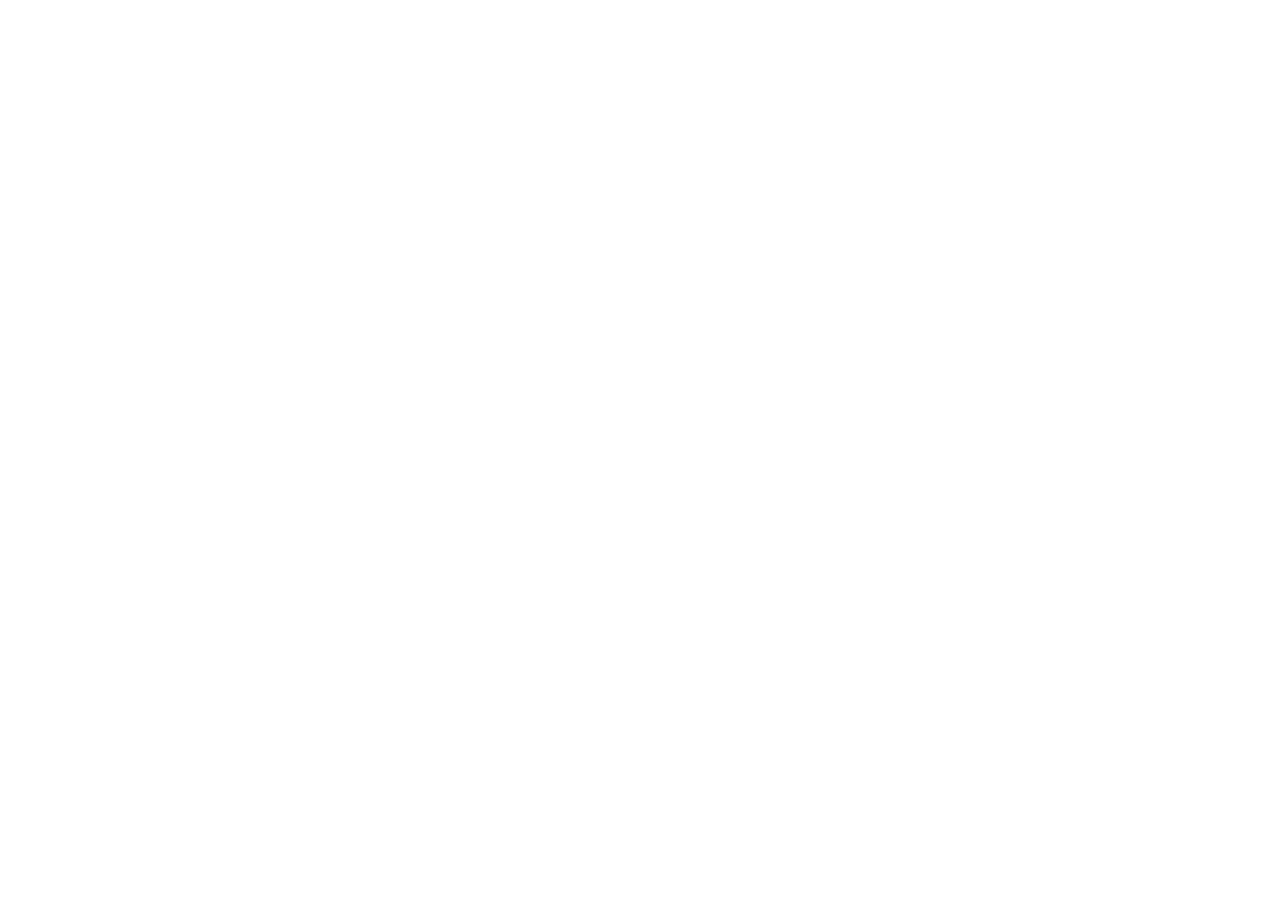
==== commit 1bd9bfb6: "Revise loading screen and logo display Updated loading screen to include heartbeat logo and adjusted" ====
--- a/index.html
+++ b/index.html
@@ -122,11 +122,10 @@
   </div>
 </div>
 
-<!-- Loading -->
+<!-- Loading — heartbeat logo -->
 <div class="loading-screen" id="loading">
-  <div style="text-align:center; display:flex; flex-direction:column; align-items:center; gap:16px;">
-    <div class="loader-ring"></div>
-    <div class="glow-primary" style="font-family:'Cormorant Garamond',serif; letter-spacing:0.28em; font-size:0.92rem;">LONESTAR</div>
+  <div style="text-align:center; display:flex; flex-direction:column; align-items:center; gap:14px;">
+    <div class="loader-logo">LONESTAR</div>
   </div>
 </div>
 
